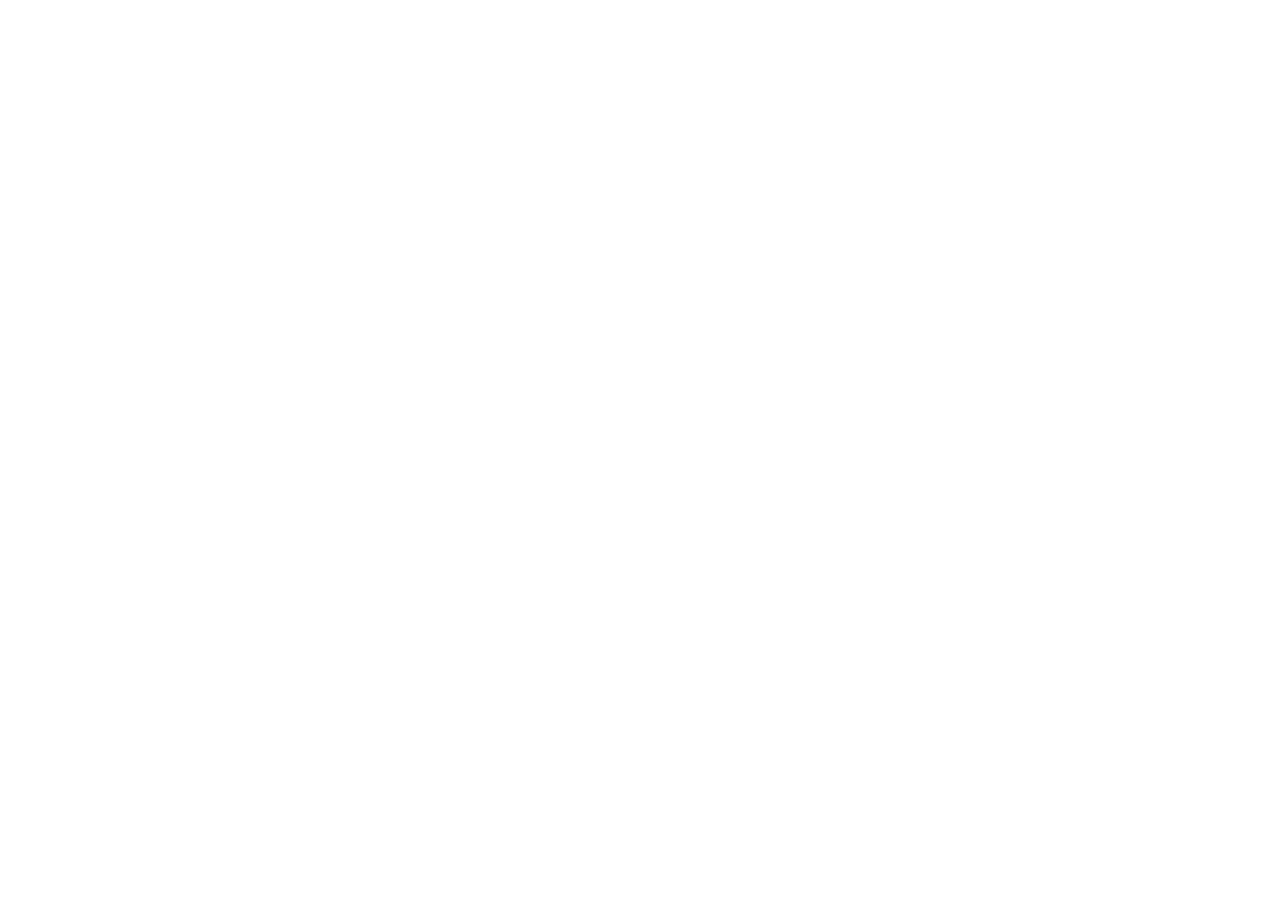
==== index.html @ 8a1d5907 "add index, style, and script file" ====
<!DOCTYPE html>
<html lang="en">
  <head>
    <meta charset="UTF-8" />
    <meta name="viewport" content="width=device-width, initial-scale=1.0" />
    <link rel="stylesheet" href="style.css" />
    <title>VCS Tutorial</title>
  </head>
  <body>
    <script src="script.js"></script>
  </body>
</html>
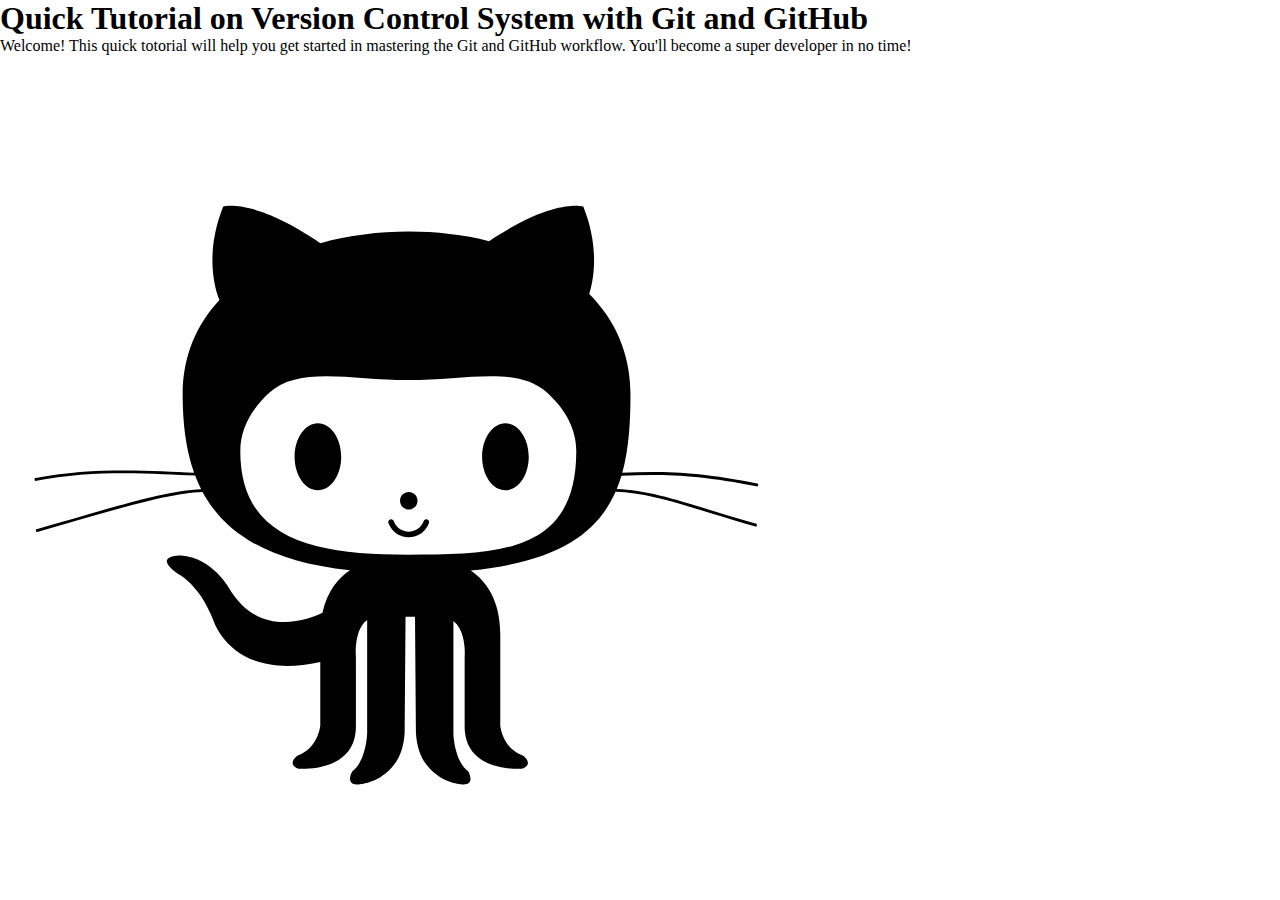
==== commit 7329d6ce: "add images dir and downloaded octocat pic, plus modified index and style" ====
--- a/index.html
+++ b/index.html
@@ -7,6 +7,17 @@
     <title>VCS Tutorial</title>
   </head>
   <body>
+    <div class="container">
+      <h1>Quick Tutorial on Version Control System with Git and GitHub</h1>
+      <div class="friendly-welcome">
+        <p class="text-bubble">
+          Welcome! This quick totorial will help you get started in mastering
+          the Git and GitHub workflow. You'll become a super developer in no
+          time!
+        </p>
+        <img src="images/octocat.svg" alt="Octocat talking" id="octocat" />
+      </div>
+    </div>
     <script src="script.js"></script>
   </body>
 </html>
--- a/style.css
+++ b/style.css
@@ -0,0 +1,13 @@
+* {
+  margin: 0;
+  padding: 0;
+  box-sizing: border-box;
+}
+
+body {
+  height: 100vh;
+}
+
+.container {
+  width: 80vw;
+}
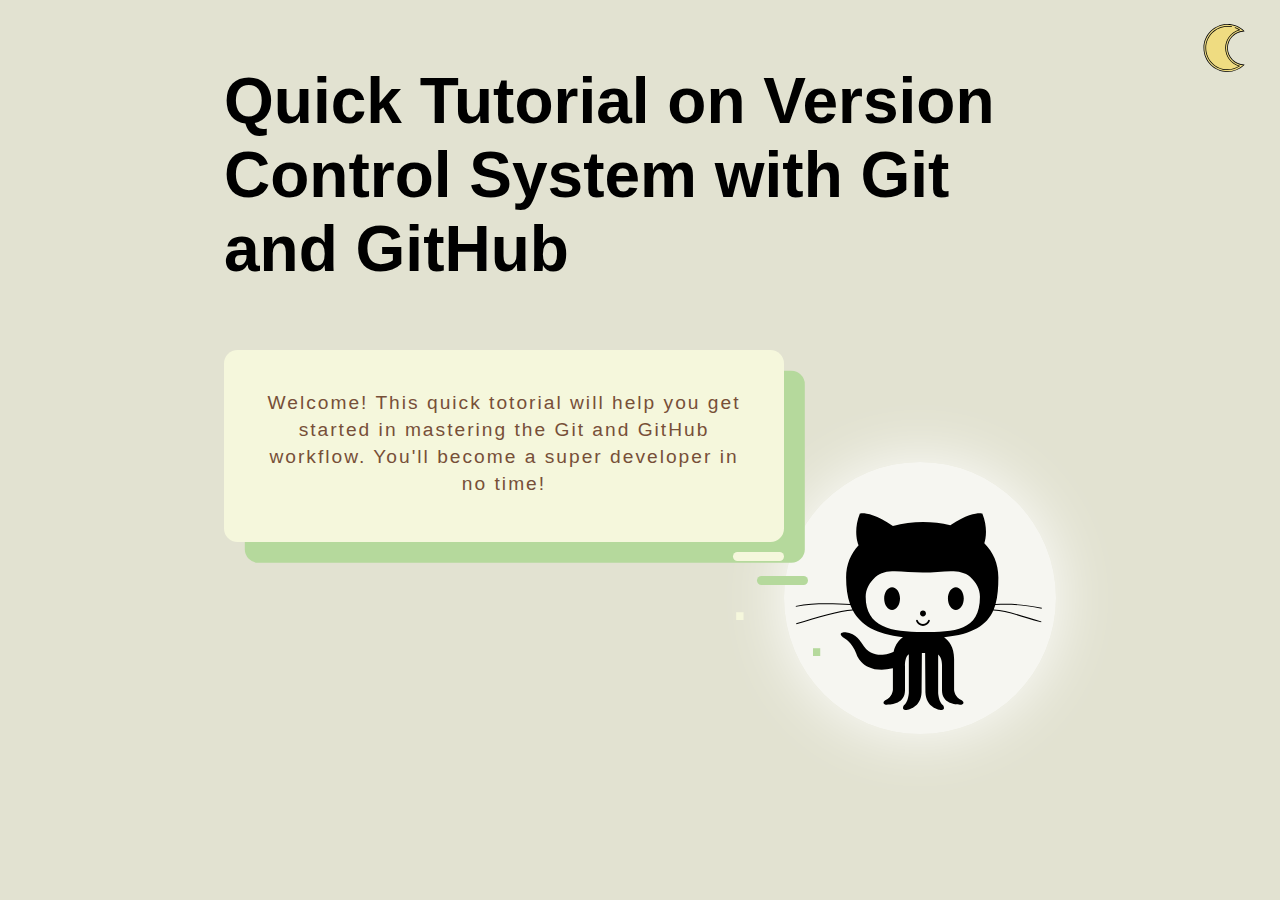
==== commit ce04e4a2: "add theme toggle functionality" ====
--- a/index.html
+++ b/index.html
@@ -4,6 +4,7 @@
     <meta charset="UTF-8" />
     <meta name="viewport" content="width=device-width, initial-scale=1.0" />
     <link rel="stylesheet" href="style.css" />
+    <link rel="icon" href="images/favicon.png" type="image/x-icon" />
     <title>VCS Tutorial</title>
   </head>
   <body>
@@ -18,6 +19,7 @@
         <img src="images/octocat.svg" alt="Octocat talking" id="octocat" />
       </div>
     </div>
+    <img src="images/moon.svg" alt="" id="theme-toggle" />
     <script src="script.js"></script>
   </body>
 </html>
--- a/style.css
+++ b/style.css
@@ -4,10 +4,137 @@
   box-sizing: border-box;
 }
 
+:root {
+  --background-clr: rgb(226, 226, 209);
+  --text-clr: #000000;
+  --primary-clr: #f5f7dc;
+  --secondary-clr: #b5d99c;
+}
+
+.darkmode {
+  --background-clr: rgb(45, 45, 51);
+  --text-clr: #fff;
+  --primary-clr: #cccdb7;
+  --secondary-clr: #8ead78;
+}
+
 body {
-  height: 100vh;
+  font-family: Arial, Helvetica, sans-serif;
+  background-color: var(--background-clr);
+}
+
+h1 {
+  color: var(--text-clr);
+  font-size: 4rem;
+  margin: 1em 0;
 }
 
 .container {
-  width: 80vw;
+  width: 65vw;
+  margin: 0 auto;
 }
+
+#octocat {
+  width: 17rem;
+  margin-top: 7rem;
+  background-color: rgba(255, 255, 255, 0.7);
+  border-radius: 50%;
+  box-shadow: 0 0 4rem rgb(255, 255, 255);
+}
+
+.octocat-darkmode {
+  filter: invert(100%) sepia(100%) saturate(0%) hue-rotate(79deg)
+    brightness(101%) contrast(102%);
+}
+
+.friendly-welcome {
+  display: flex;
+  justify-content: space-around;
+  margin-bottom: 3rem;
+}
+
+.text-bubble {
+  height: 12rem;
+  background-color: var(--primary-clr);
+  color: #774f38;
+  font-size: 1.2rem;
+  font-weight: 500;
+  line-height: 1.4;
+  letter-spacing: 2px;
+  text-align: center;
+  transform: translateY(0px);
+  padding: 2.5rem;
+  border-radius: 0.7em;
+  position: relative;
+  box-shadow: 1.3rem 1.3rem var(--secondary-clr);
+  animation: float 5s ease-in-out infinite;
+}
+
+.text-bubble::after {
+  background-color: var(--primary-clr);
+  font-size: 3.2rem;
+  font-weight: bold;
+  line-height: 2em;
+  text-align: left;
+  text-shadow: 1.5em 0.7em var(--secondary-clr);
+  -webkit-text-fill-color: var(--primary-clr);
+  transform: translateY(0px);
+  content: ".";
+  width: 3.2rem;
+  height: 0.6rem;
+  border-radius: 0.5rem;
+  position: absolute;
+  display: block;
+  bottom: -1.2rem;
+  right: 0;
+  box-shadow: 1.5rem 1.5rem var(--secondary-clr);
+  z-index: -1;
+  animation: float2 5s ease-in-out infinite;
+}
+
+@keyframes float {
+  0% {
+    transform: translateY(0px);
+  }
+  50% {
+    transform: translateY(-10%);
+  }
+  100% {
+    transform: translateY(0px);
+  }
+}
+
+@keyframes float2 {
+  0% {
+    line-height: 1.8rem;
+    transform: translateY(0px);
+  }
+  55% {
+    transform: translateY(-10%);
+  }
+  60% {
+    line-height: 0.6rem;
+  }
+  100% {
+    line-height: 1.8rem;
+    transform: translateY(0px);
+  }
+}
+
+/* Theme toggle botton design */
+
+#theme-toggle {
+  width: 5rem;
+  position: fixed;
+  top: 1rem;
+  right: 1rem;
+  padding: 0.5rem 1rem;
+  cursor: pointer;
+  z-index: 10;
+  /* transition: filter 0.3s ease; */
+}
+
+/* #theme-toggle:hover {
+  filter: invert(100%) sepia(70%) saturate(7500%) hue-rotate(356deg)
+    brightness(103%) contrast(111%);
+} */
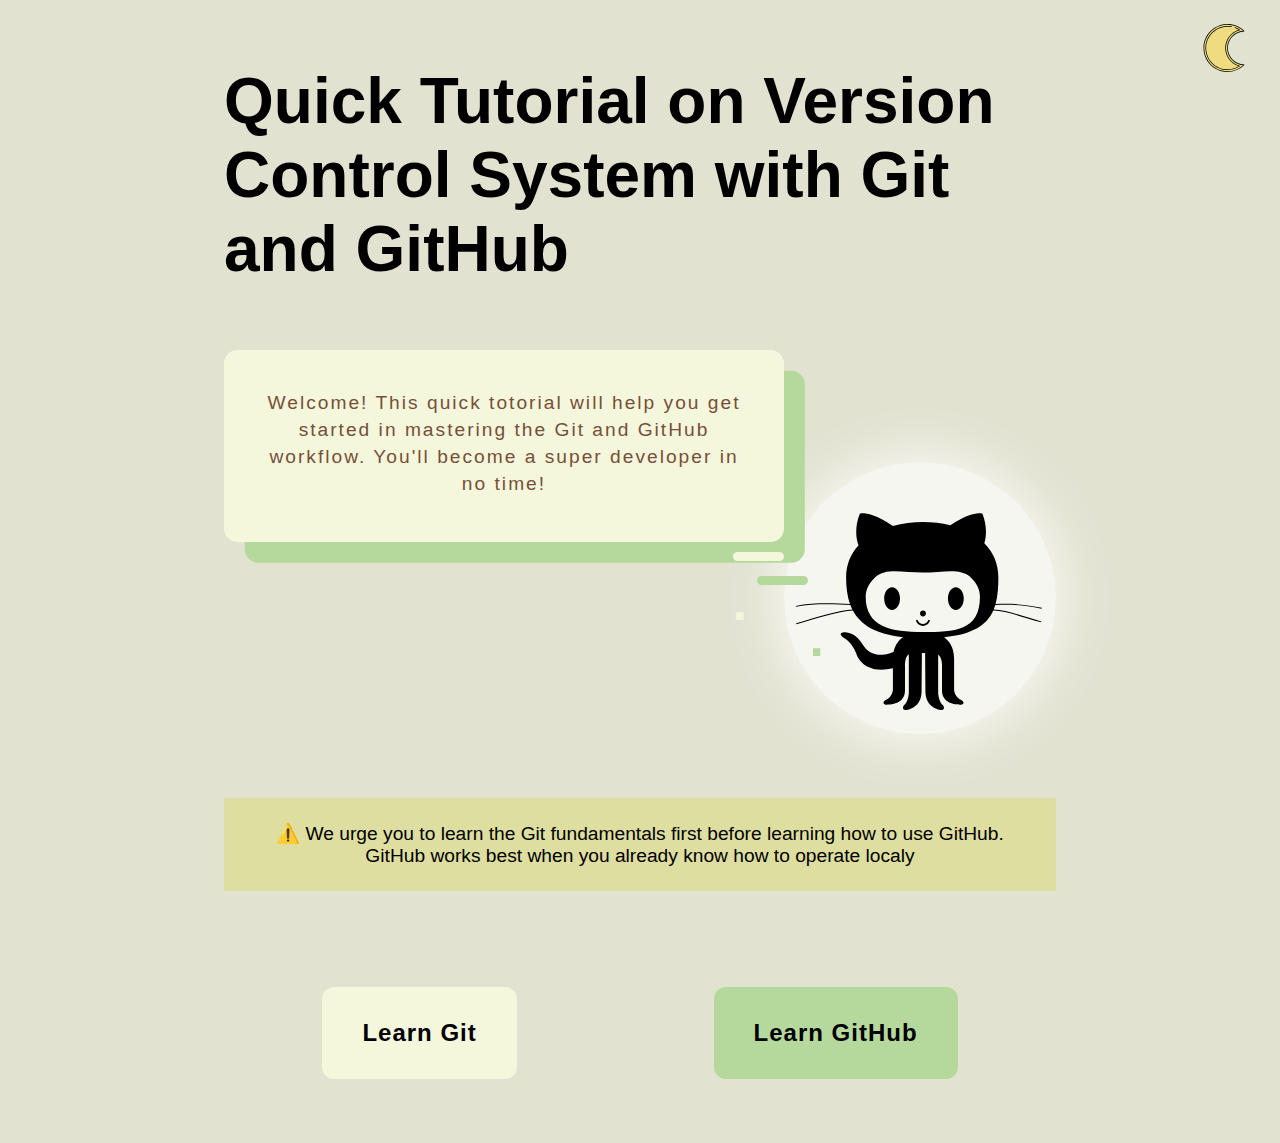
==== commit dd008013: "finish main page version 1" ====
--- a/index.html
+++ b/index.html
@@ -18,6 +18,17 @@
         </p>
         <img src="images/octocat.svg" alt="Octocat talking" id="octocat" />
       </div>
+      <div class="topics">
+        <p class="warning">
+          ⚠️ We urge you to learn the Git fundamentals first before learning how
+          to use GitHub. GitHub works best when you already know how to operate
+          localy
+        </p>
+        <div class="buttons">
+          <button class="firstBtn btn">Learn Git</button>
+          <button class="secondBtn btn">Learn GitHub</button>
+        </div>
+      </div>
     </div>
     <img src="images/moon.svg" alt="" id="theme-toggle" />
     <script src="script.js"></script>
--- a/style.css
+++ b/style.css
@@ -49,7 +49,7 @@
 
 .friendly-welcome {
   display: flex;
-  justify-content: space-around;
+  justify-content: space-between;
   margin-bottom: 3rem;
 }
 
@@ -138,3 +138,44 @@
   filter: invert(100%) sepia(70%) saturate(7500%) hue-rotate(356deg)
     brightness(103%) contrast(111%);
 } */
+
+.topics {
+  margin: 4rem 0;
+}
+
+.warning {
+  background-color: rgba(218, 218, 113, 0.5);
+  font-size: 1.2rem;
+  text-align: center;
+  padding: 1.5rem 1.5rem;
+  margin: 4rem 0;
+}
+
+.buttons {
+  display: flex;
+  justify-content: space-around;
+  margin-top: 6rem;
+}
+
+.btn {
+  font-family: Arial, Helvetica, sans-serif;
+  font-size: 1.5rem;
+  font-weight: 600;
+  letter-spacing: 1px;
+  padding: 2rem 2.5rem;
+  border: none;
+  border-radius: 0.5em;
+  cursor: pointer;
+  transition: filter 0.2s;
+}
+.btn:hover {
+  filter: brightness(110%);
+}
+
+.firstBtn {
+  background-color: var(--primary-clr);
+}
+
+.secondBtn {
+  background-color: var(--secondary-clr);
+}
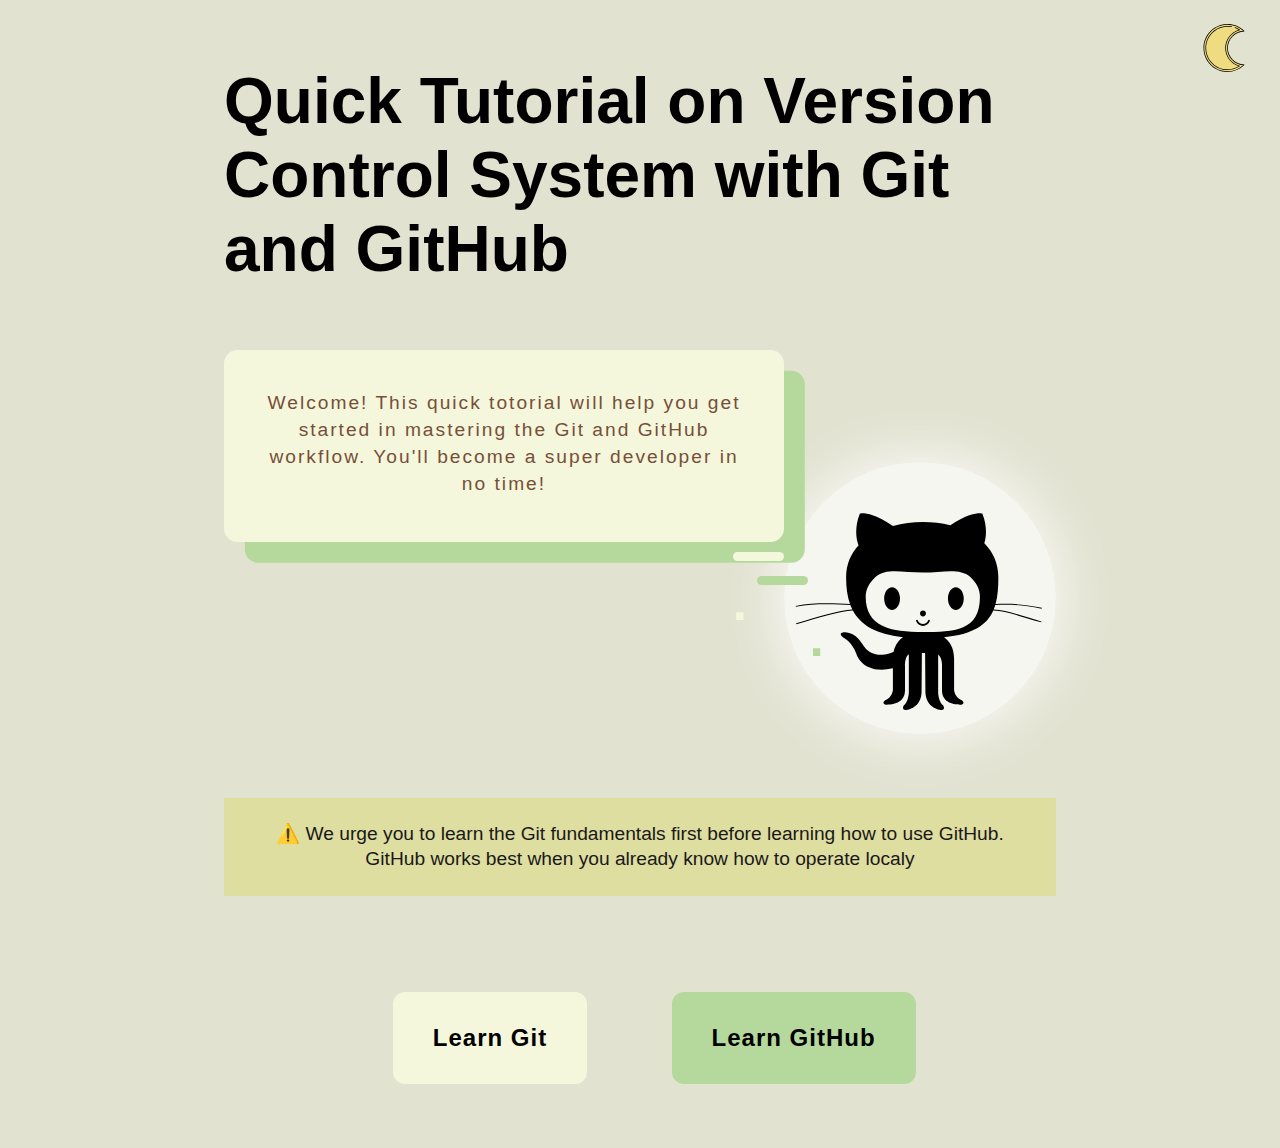
==== commit 8600d42f: "add content for the git page until installation" ====
--- a/index.html
+++ b/index.html
@@ -25,6 +25,7 @@
           localy
         </p>
         <div class="buttons">
+          <a href="git.html" target="_blank" rel="noopener noreferrer"> </a>
           <button class="firstBtn btn">Learn Git</button>
           <button class="secondBtn btn">Learn GitHub</button>
         </div>
--- a/style.css
+++ b/style.css
@@ -7,6 +7,7 @@
 :root {
   --background-clr: rgb(226, 226, 209);
   --text-clr: #000000;
+  --text2-clr: #1a1818;
   --primary-clr: #f5f7dc;
   --secondary-clr: #b5d99c;
 }
@@ -14,6 +15,7 @@
 .darkmode {
   --background-clr: rgb(45, 45, 51);
   --text-clr: #fff;
+  --text2-clr: rgb(207, 207, 207);
   --primary-clr: #cccdb7;
   --secondary-clr: #8ead78;
 }
@@ -29,9 +31,48 @@
   margin: 1em 0;
 }
 
+h2 {
+  color: var(--text-clr);
+  font-size: 2.5rem;
+  margin: 1em 0;
+}
+
+h3 {
+  color: var(--text-clr);
+  font-size: 1.5rem;
+  margin: 1rem 0;
+}
+
+h4 {
+  color: var(--text-clr);
+  font-size: 1.5rem;
+  margin: 1rem 0;
+}
+
+p {
+  color: var(--text2-clr);
+  font-size: 1.3rem;
+  line-height: 1.3;
+}
+
+.description {
+  margin-top: -1em;
+}
+
 .container {
   width: 65vw;
   margin: 0 auto;
+}
+
+section {
+  margin: 7rem 0;
+}
+
+.code-snippet {
+  font-family: monospace;
+  background-color: rgb(58, 58, 58);
+  color: greenyellow;
+  padding: 0.2rem 0.5rem;
 }
 
 #octocat {
@@ -153,8 +194,10 @@
 
 .buttons {
   display: flex;
-  justify-content: space-around;
+  justify-content: space-evenly;
   margin-top: 6rem;
+  padding-right: 3.5rem;
+  /* border: solid black; */
 }
 
 .btn {
@@ -179,3 +222,39 @@
 .secondBtn {
   background-color: var(--secondary-clr);
 }
+
+/* 
+          -
+          -
+          -
+Learn Git Configuration 
+          -
+          -
+          -
+*/
+
+.firstBlock-git {
+  display: flex;
+  justify-content: space-between;
+  margin: 3rem 0;
+}
+
+.firstBlock-git img {
+  width: 10rem;
+  margin-left: 7rem;
+}
+
+.secondBlock-git {
+  display: flex;
+  justify-content: space-between;
+  margin: 1rem 0;
+}
+
+.secondBlock-git img {
+  width: 25rem;
+  margin-left: 1.5rem;
+}
+
+.red-text {
+  color: rgb(217, 34, 34);
+}
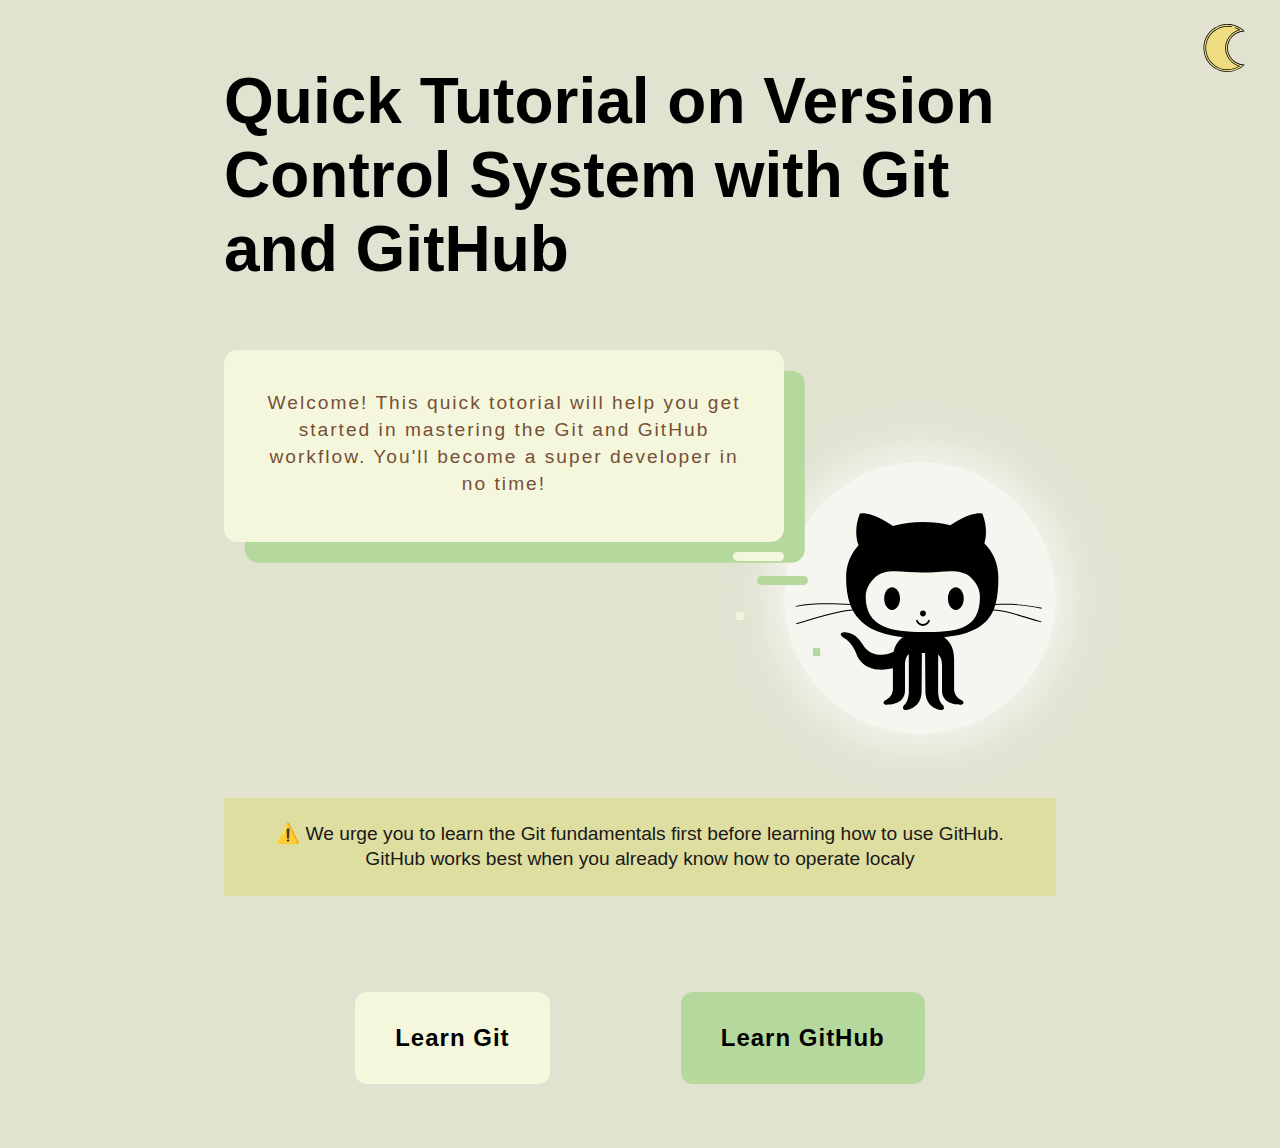
==== commit 1551def4: "finish learn-git page version 1" ====
--- a/index.html
+++ b/index.html
@@ -25,8 +25,9 @@
           localy
         </p>
         <div class="buttons">
-          <a href="git.html" target="_blank" rel="noopener noreferrer"> </a>
-          <button class="firstBtn btn">Learn Git</button>
+          <a href="git.html" target="_blank" rel="noopener noreferrer">
+            <button class="firstBtn btn">Learn Git</button>
+          </a>
           <button class="secondBtn btn">Learn GitHub</button>
         </div>
       </div>
--- a/style.css
+++ b/style.css
@@ -25,6 +25,11 @@
   background-color: var(--background-clr);
 }
 
+a {
+  color: rgb(102, 131, 192);
+  text-decoration: none;
+}
+
 h1 {
   color: var(--text-clr);
   font-size: 4rem;
@@ -66,6 +71,19 @@
 
 section {
   margin: 7rem 0;
+}
+
+footer p {
+  font-size: 0.8rem;
+  text-align: end;
+}
+
+.note {
+  color: rgb(47, 29, 29);
+  background-color: rgba(255, 255, 255, 0.5);
+  font-size: 1.2rem;
+  letter-spacing: 1px;
+  padding: 1rem 1.5rem;
 }
 
 .code-snippet {
@@ -172,13 +190,12 @@
   padding: 0.5rem 1rem;
   cursor: pointer;
   z-index: 10;
-  /* transition: filter 0.3s ease; */
-}
-
-/* #theme-toggle:hover {
-  filter: invert(100%) sepia(70%) saturate(7500%) hue-rotate(356deg)
-    brightness(103%) contrast(111%);
-} */
+  transition: filter 0.2s ease;
+}
+
+#theme-toggle:hover {
+  filter: brightness(150%);
+}
 
 .topics {
   margin: 4rem 0;
@@ -196,7 +213,6 @@
   display: flex;
   justify-content: space-evenly;
   margin-top: 6rem;
-  padding-right: 3.5rem;
   /* border: solid black; */
 }
 
@@ -258,3 +274,7 @@
 .red-text {
   color: rgb(217, 34, 34);
 }
+
+.terminal-ss {
+  width: 50rem;
+}
